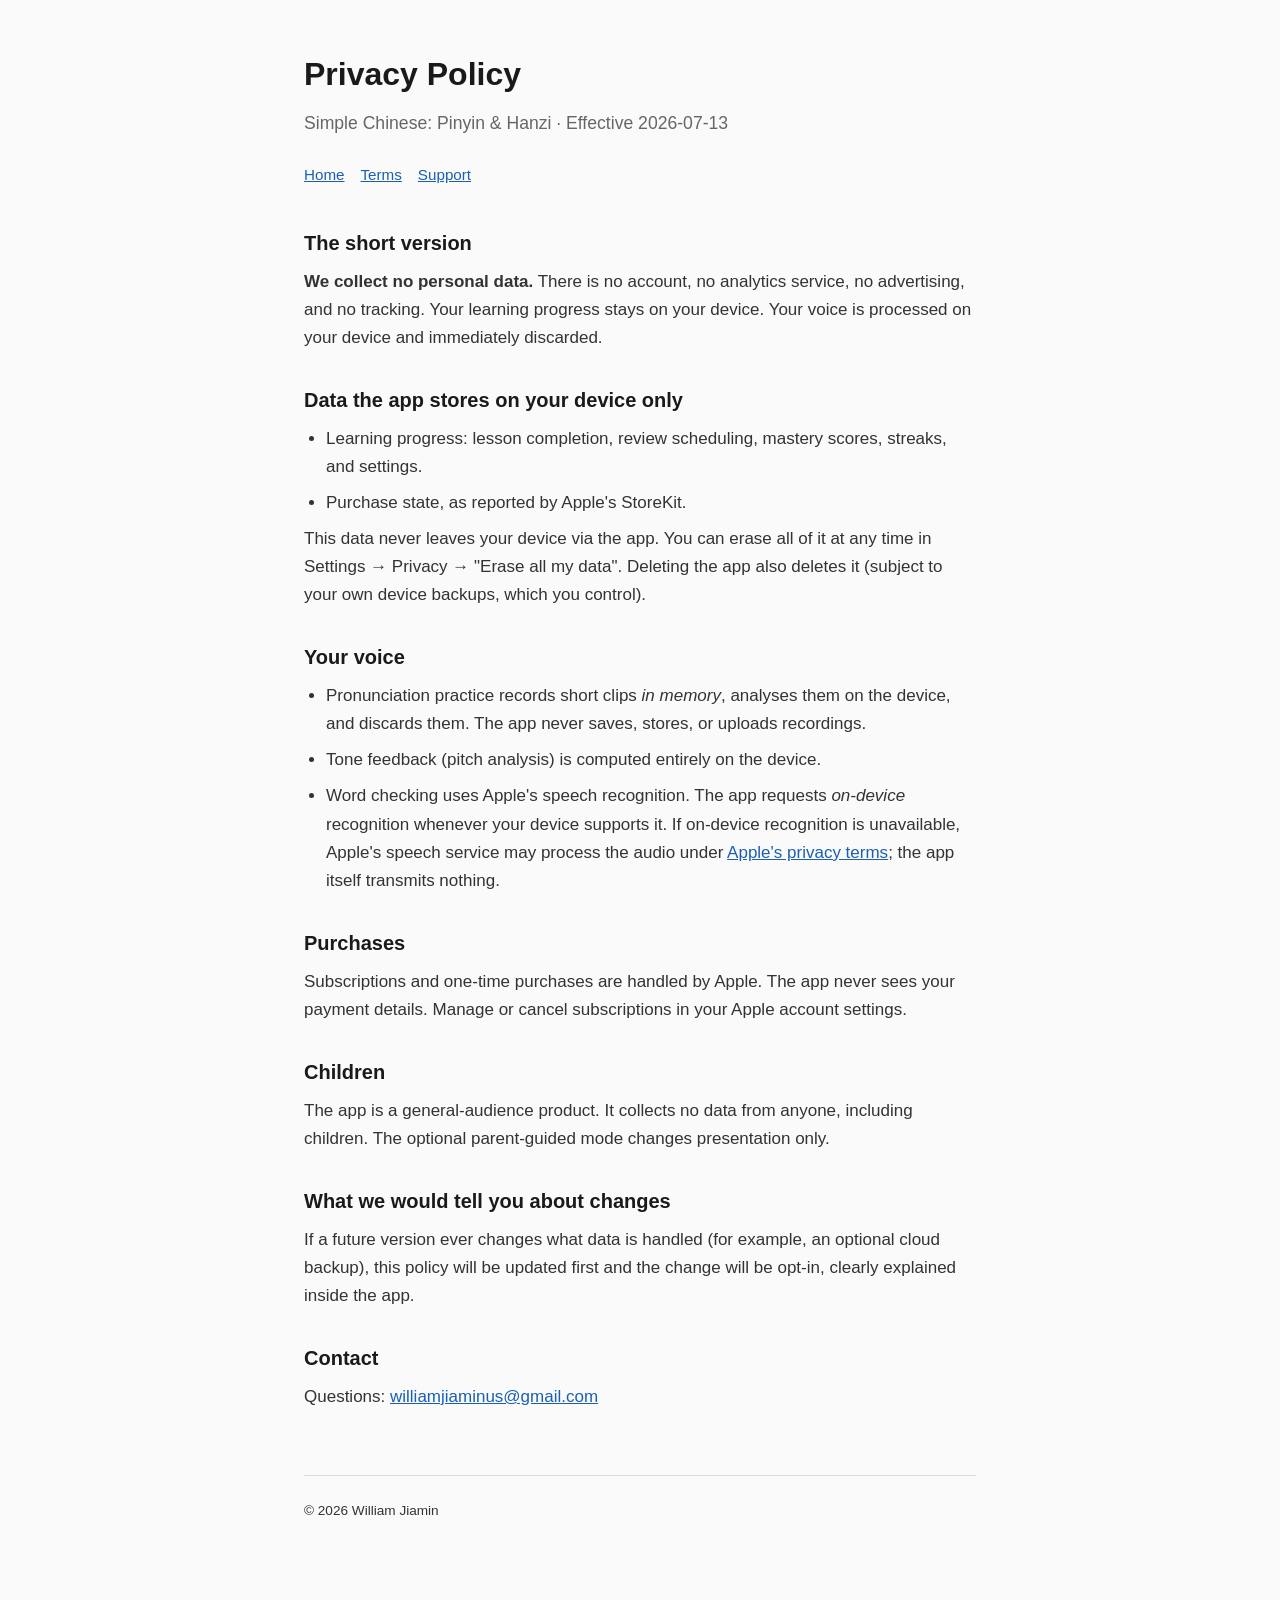
==== privacy.html @ 40e5791b "Simple Chinese site: landing, privacy policy, terms of use, support Static, tracker-free pages match" ====
<!DOCTYPE html>
<html lang="en">
<head>
<meta charset="utf-8">
<meta name="viewport" content="width=device-width, initial-scale=1">
<title>Privacy Policy — Simple Chinese: Pinyin &amp; Hanzi</title>
<link rel="stylesheet" href="style.css">
</head>
<body>
<main>
<h1>Privacy Policy</h1>
<p class="tagline">Simple Chinese: Pinyin &amp; Hanzi · Effective 2026-07-13</p>
<nav><a href="index.html">Home</a><a href="terms.html">Terms</a><a href="support.html">Support</a></nav>

<h2>The short version</h2>
<p><strong>We collect no personal data.</strong> There is no account, no analytics service, no advertising, and no tracking. Your learning progress stays on your device. Your voice is processed on your device and immediately discarded.</p>

<h2>Data the app stores on your device only</h2>
<ul>
<li>Learning progress: lesson completion, review scheduling, mastery scores, streaks, and settings.</li>
<li>Purchase state, as reported by Apple's StoreKit.</li>
</ul>
<p>This data never leaves your device via the app. You can erase all of it at any time in Settings → Privacy → "Erase all my data". Deleting the app also deletes it (subject to your own device backups, which you control).</p>

<h2>Your voice</h2>
<ul>
<li>Pronunciation practice records short clips <em>in memory</em>, analyses them on the device, and discards them. The app never saves, stores, or uploads recordings.</li>
<li>Tone feedback (pitch analysis) is computed entirely on the device.</li>
<li>Word checking uses Apple's speech recognition. The app requests <em>on-device</em> recognition whenever your device supports it. If on-device recognition is unavailable, Apple's speech service may process the audio under <a href="https://www.apple.com/legal/privacy/">Apple's privacy terms</a>; the app itself transmits nothing.</li>
</ul>

<h2>Purchases</h2>
<p>Subscriptions and one-time purchases are handled by Apple. The app never sees your payment details. Manage or cancel subscriptions in your Apple account settings.</p>

<h2>Children</h2>
<p>The app is a general-audience product. It collects no data from anyone, including children. The optional parent-guided mode changes presentation only.</p>

<h2>What we would tell you about changes</h2>
<p>If a future version ever changes what data is handled (for example, an optional cloud backup), this policy will be updated first and the change will be opt-in, clearly explained inside the app.</p>

<h2>Contact</h2>
<p>Questions: <a href="mailto:williamjiaminus@gmail.com">williamjiaminus@gmail.com</a></p>

<footer><p>© 2026 William Jiamin</p></footer>
</main>
</body>
</html>
---- style.css ----
:root { --accent: #1a5fb4; --ink: #1a1a1a; --muted: #666; --bg: #fafafa; }
* { box-sizing: border-box; margin: 0; padding: 0; }
body { font: 17px/1.65 -apple-system, "SF Pro Text", "Helvetica Neue", sans-serif; color: var(--ink); background: var(--bg); }
main { max-width: 720px; margin: 0 auto; padding: 48px 24px 96px; }
h1 { font-size: 2rem; margin: 0 0 8px; }
h2 { font-size: 1.25rem; margin: 32px 0 8px; }
p, li { margin: 8px 0; color: #333; }
ul { padding-left: 22px; }
a { color: var(--accent); }
.tagline { color: var(--muted); font-size: 1.1rem; margin-bottom: 24px; }
.tone { display: inline-block; font-weight: 700; }
.t1 { color: #db3b30; } .t2 { color: #e69410; } .t3 { color: #2e9957; } .t4 { color: #2966cc; }
nav { margin: 24px 0 40px; font-size: 0.95rem; }
nav a { margin-right: 16px; }
footer { margin-top: 64px; padding-top: 16px; border-top: 1px solid #ddd; color: var(--muted); font-size: 0.85rem; }
.badge { display: inline-block; background: #eee; border-radius: 6px; padding: 2px 10px; font-size: 0.8rem; color: var(--muted); margin-bottom: 16px; }
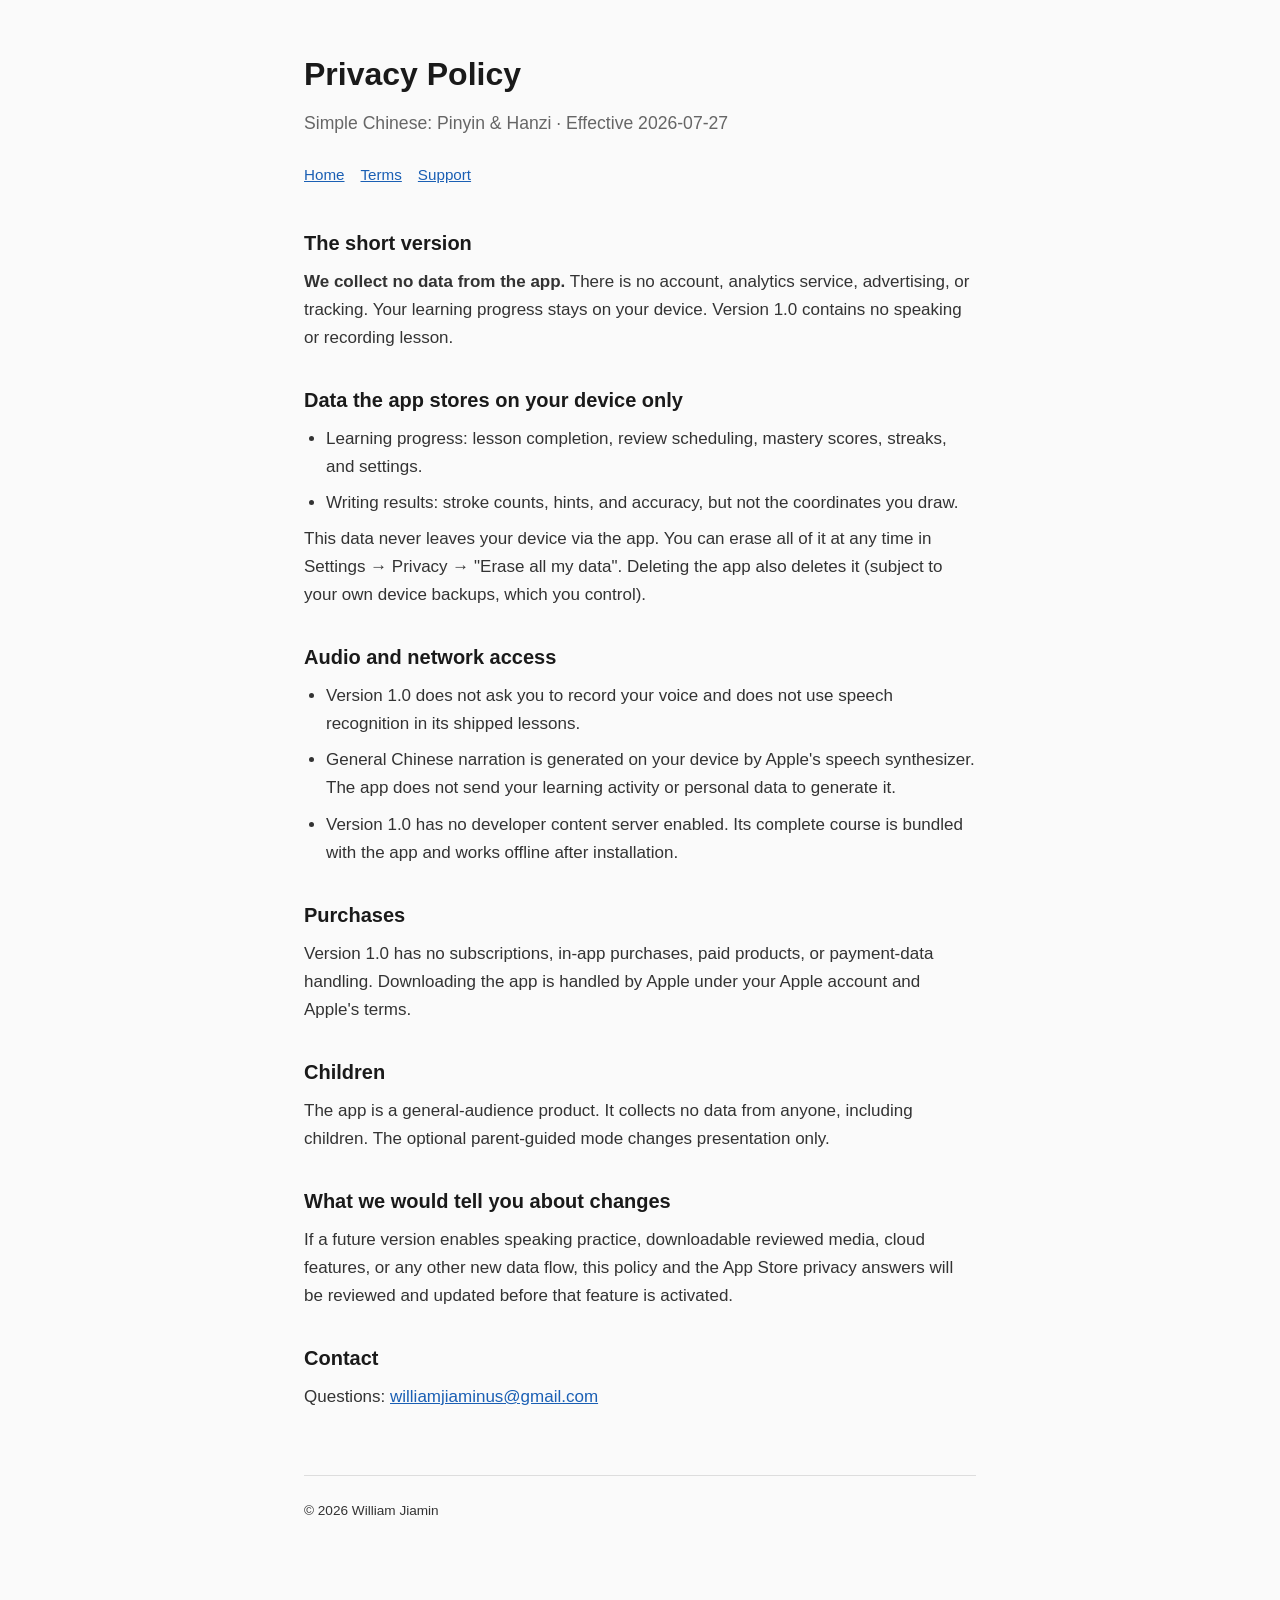
==== commit 4ff95d8d: "docs(site): align public pages with free v1 Remove deferred speaking and commerce claims, document t" ====
--- a/privacy.html
+++ b/privacy.html
@@ -9,34 +9,34 @@
 <body>
 <main>
 <h1>Privacy Policy</h1>
-<p class="tagline">Simple Chinese: Pinyin &amp; Hanzi · Effective 2026-07-13</p>
+<p class="tagline">Simple Chinese: Pinyin &amp; Hanzi · Effective 2026-07-27</p>
 <nav><a href="index.html">Home</a><a href="terms.html">Terms</a><a href="support.html">Support</a></nav>
 
 <h2>The short version</h2>
-<p><strong>We collect no personal data.</strong> There is no account, no analytics service, no advertising, and no tracking. Your learning progress stays on your device. Your voice is processed on your device and immediately discarded.</p>
+<p><strong>We collect no data from the app.</strong> There is no account, analytics service, advertising, or tracking. Your learning progress stays on your device. Version 1.0 contains no speaking or recording lesson.</p>
 
 <h2>Data the app stores on your device only</h2>
 <ul>
 <li>Learning progress: lesson completion, review scheduling, mastery scores, streaks, and settings.</li>
-<li>Purchase state, as reported by Apple's StoreKit.</li>
+<li>Writing results: stroke counts, hints, and accuracy, but not the coordinates you draw.</li>
 </ul>
 <p>This data never leaves your device via the app. You can erase all of it at any time in Settings → Privacy → "Erase all my data". Deleting the app also deletes it (subject to your own device backups, which you control).</p>
 
-<h2>Your voice</h2>
+<h2>Audio and network access</h2>
 <ul>
-<li>Pronunciation practice records short clips <em>in memory</em>, analyses them on the device, and discards them. The app never saves, stores, or uploads recordings.</li>
-<li>Tone feedback (pitch analysis) is computed entirely on the device.</li>
-<li>Word checking uses Apple's speech recognition. The app requests <em>on-device</em> recognition whenever your device supports it. If on-device recognition is unavailable, Apple's speech service may process the audio under <a href="https://www.apple.com/legal/privacy/">Apple's privacy terms</a>; the app itself transmits nothing.</li>
+<li>Version 1.0 does not ask you to record your voice and does not use speech recognition in its shipped lessons.</li>
+<li>General Chinese narration is generated on your device by Apple's speech synthesizer. The app does not send your learning activity or personal data to generate it.</li>
+<li>Version 1.0 has no developer content server enabled. Its complete course is bundled with the app and works offline after installation.</li>
 </ul>
 
 <h2>Purchases</h2>
-<p>Subscriptions and one-time purchases are handled by Apple. The app never sees your payment details. Manage or cancel subscriptions in your Apple account settings.</p>
+<p>Version 1.0 has no subscriptions, in-app purchases, paid products, or payment-data handling. Downloading the app is handled by Apple under your Apple account and Apple's terms.</p>
 
 <h2>Children</h2>
 <p>The app is a general-audience product. It collects no data from anyone, including children. The optional parent-guided mode changes presentation only.</p>
 
 <h2>What we would tell you about changes</h2>
-<p>If a future version ever changes what data is handled (for example, an optional cloud backup), this policy will be updated first and the change will be opt-in, clearly explained inside the app.</p>
+<p>If a future version enables speaking practice, downloadable reviewed media, cloud features, or any other new data flow, this policy and the App Store privacy answers will be reviewed and updated before that feature is activated.</p>
 
 <h2>Contact</h2>
 <p>Questions: <a href="mailto:williamjiaminus@gmail.com">williamjiaminus@gmail.com</a></p>
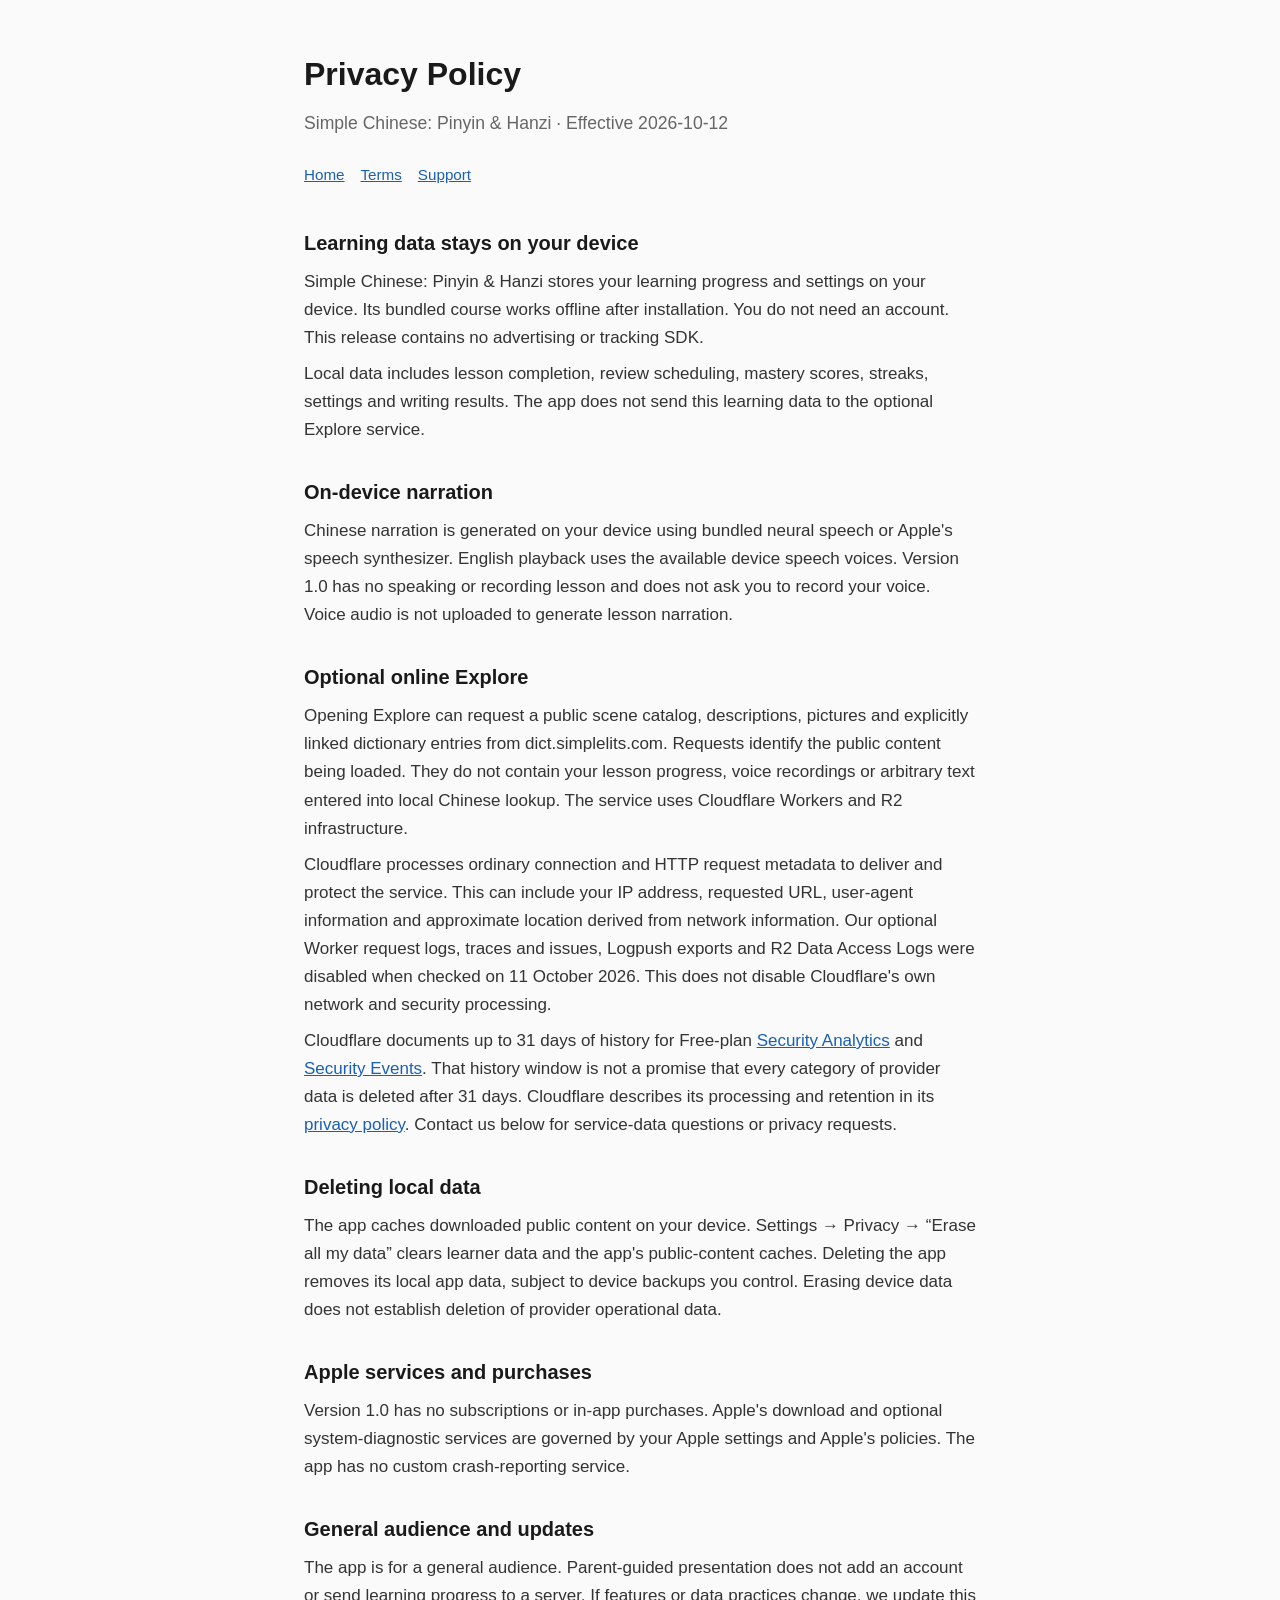
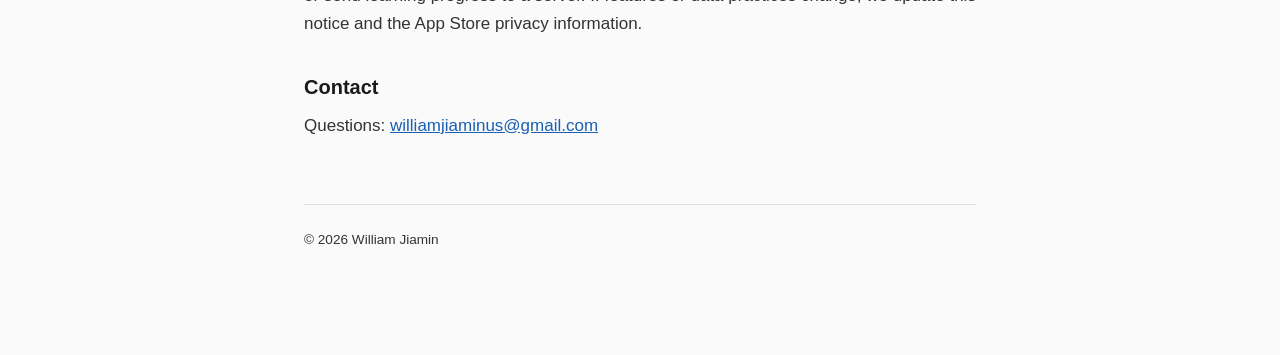
==== commit a0004c6d: "docs: correct Explore and on-device speech privacy disclosure" ====
--- a/privacy.html
+++ b/privacy.html
@@ -9,34 +9,29 @@
 <body>
 <main>
 <h1>Privacy Policy</h1>
-<p class="tagline">Simple Chinese: Pinyin &amp; Hanzi · Effective 2026-07-27</p>
+<p class="tagline">Simple Chinese: Pinyin &amp; Hanzi · Effective 2026-10-12</p>
 <nav><a href="index.html">Home</a><a href="terms.html">Terms</a><a href="support.html">Support</a></nav>
 
-<h2>The short version</h2>
-<p><strong>We collect no data from the app.</strong> There is no account, analytics service, advertising, or tracking. Your learning progress stays on your device. Version 1.0 contains no speaking or recording lesson.</p>
+<h2>Learning data stays on your device</h2>
+<p>Simple Chinese: Pinyin &amp; Hanzi stores your learning progress and settings on your device. Its bundled course works offline after installation. You do not need an account. This release contains no advertising or tracking SDK.</p>
+<p>Local data includes lesson completion, review scheduling, mastery scores, streaks, settings and writing results. The app does not send this learning data to the optional Explore service.</p>
 
-<h2>Data the app stores on your device only</h2>
-<ul>
-<li>Learning progress: lesson completion, review scheduling, mastery scores, streaks, and settings.</li>
-<li>Writing results: stroke counts, hints, and accuracy, but not the coordinates you draw.</li>
-</ul>
-<p>This data never leaves your device via the app. You can erase all of it at any time in Settings → Privacy → "Erase all my data". Deleting the app also deletes it (subject to your own device backups, which you control).</p>
+<h2>On-device narration</h2>
+<p>Chinese narration is generated on your device using bundled neural speech or Apple's speech synthesizer. English playback uses the available device speech voices. Version 1.0 has no speaking or recording lesson and does not ask you to record your voice. Voice audio is not uploaded to generate lesson narration.</p>
 
-<h2>Audio and network access</h2>
-<ul>
-<li>Version 1.0 does not ask you to record your voice and does not use speech recognition in its shipped lessons.</li>
-<li>General Chinese narration is generated on your device by Apple's speech synthesizer. The app does not send your learning activity or personal data to generate it.</li>
-<li>Version 1.0 has no developer content server enabled. Its complete course is bundled with the app and works offline after installation.</li>
-</ul>
+<h2>Optional online Explore</h2>
+<p>Opening Explore can request a public scene catalog, descriptions, pictures and explicitly linked dictionary entries from dict.simplelits.com. Requests identify the public content being loaded. They do not contain your lesson progress, voice recordings or arbitrary text entered into local Chinese lookup. The service uses Cloudflare Workers and R2 infrastructure.</p>
+<p>Cloudflare processes ordinary connection and HTTP request metadata to deliver and protect the service. This can include your IP address, requested URL, user-agent information and approximate location derived from network information. Our optional Worker request logs, traces and issues, Logpush exports and R2 Data Access Logs were disabled when checked on 11 October 2026. This does not disable Cloudflare's own network and security processing.</p>
+<p>Cloudflare documents up to 31 days of history for Free-plan <a href="https://developers.cloudflare.com/waf/analytics/security-analytics/">Security Analytics</a> and <a href="https://developers.cloudflare.com/waf/analytics/security-events/">Security Events</a>. That history window is not a promise that every category of provider data is deleted after 31 days. Cloudflare describes its processing and retention in its <a href="https://www.cloudflare.com/privacypolicy/">privacy policy</a>. Contact us below for service-data questions or privacy requests.</p>
 
-<h2>Purchases</h2>
-<p>Version 1.0 has no subscriptions, in-app purchases, paid products, or payment-data handling. Downloading the app is handled by Apple under your Apple account and Apple's terms.</p>
+<h2>Deleting local data</h2>
+<p>The app caches downloaded public content on your device. Settings → Privacy → “Erase all my data” clears learner data and the app's public-content caches. Deleting the app removes its local app data, subject to device backups you control. Erasing device data does not establish deletion of provider operational data.</p>
 
-<h2>Children</h2>
-<p>The app is a general-audience product. It collects no data from anyone, including children. The optional parent-guided mode changes presentation only.</p>
+<h2>Apple services and purchases</h2>
+<p>Version 1.0 has no subscriptions or in-app purchases. Apple's download and optional system-diagnostic services are governed by your Apple settings and Apple's policies. The app has no custom crash-reporting service.</p>
 
-<h2>What we would tell you about changes</h2>
-<p>If a future version enables speaking practice, downloadable reviewed media, cloud features, or any other new data flow, this policy and the App Store privacy answers will be reviewed and updated before that feature is activated.</p>
+<h2>General audience and updates</h2>
+<p>The app is for a general audience. Parent-guided presentation does not add an account or send learning progress to a server. If features or data practices change, we update this notice and the App Store privacy information.</p>
 
 <h2>Contact</h2>
 <p>Questions: <a href="mailto:williamjiaminus@gmail.com">williamjiaminus@gmail.com</a></p>
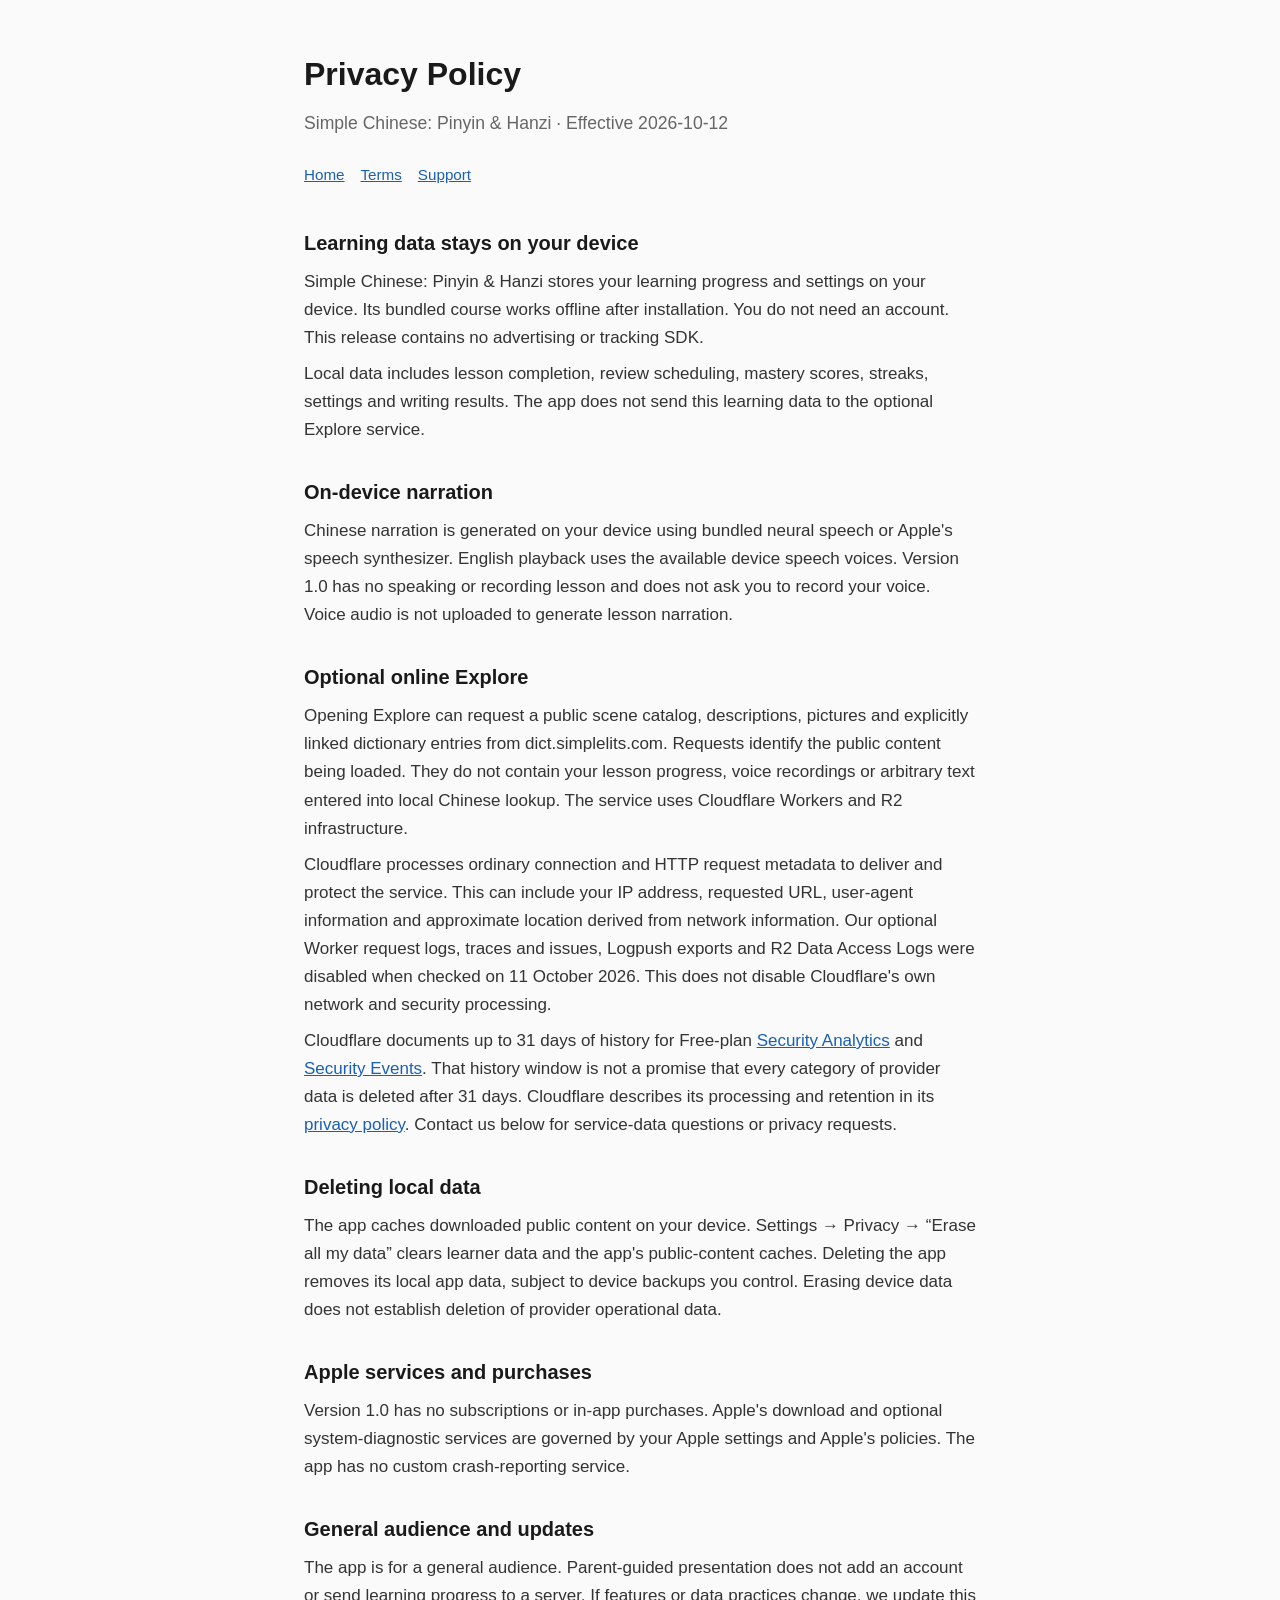
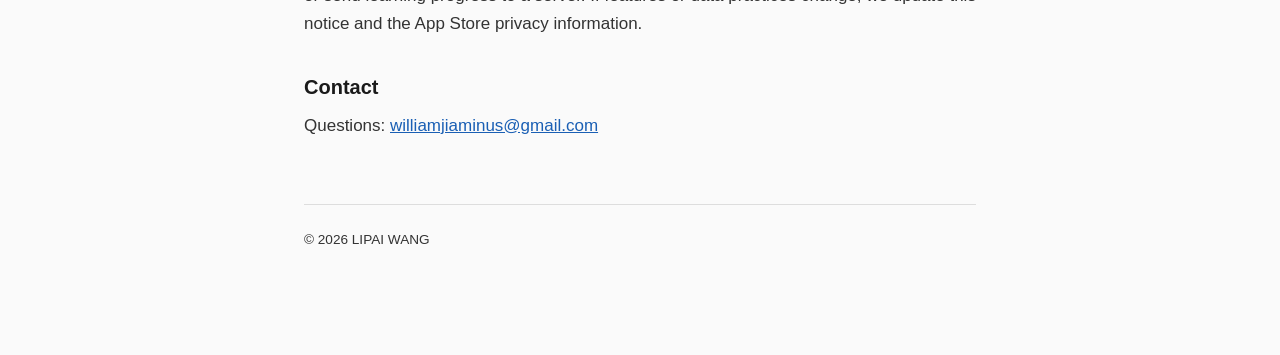
==== commit 948545e7: "docs: correct copyright owner to LIPAI WANG" ====
--- a/privacy.html
+++ b/privacy.html
@@ -36,7 +36,7 @@
 <h2>Contact</h2>
 <p>Questions: <a href="mailto:williamjiaminus@gmail.com">williamjiaminus@gmail.com</a></p>
 
-<footer><p>© 2026 William Jiamin</p></footer>
+<footer><p>© 2026 LIPAI WANG</p></footer>
 </main>
 </body>
 </html>
